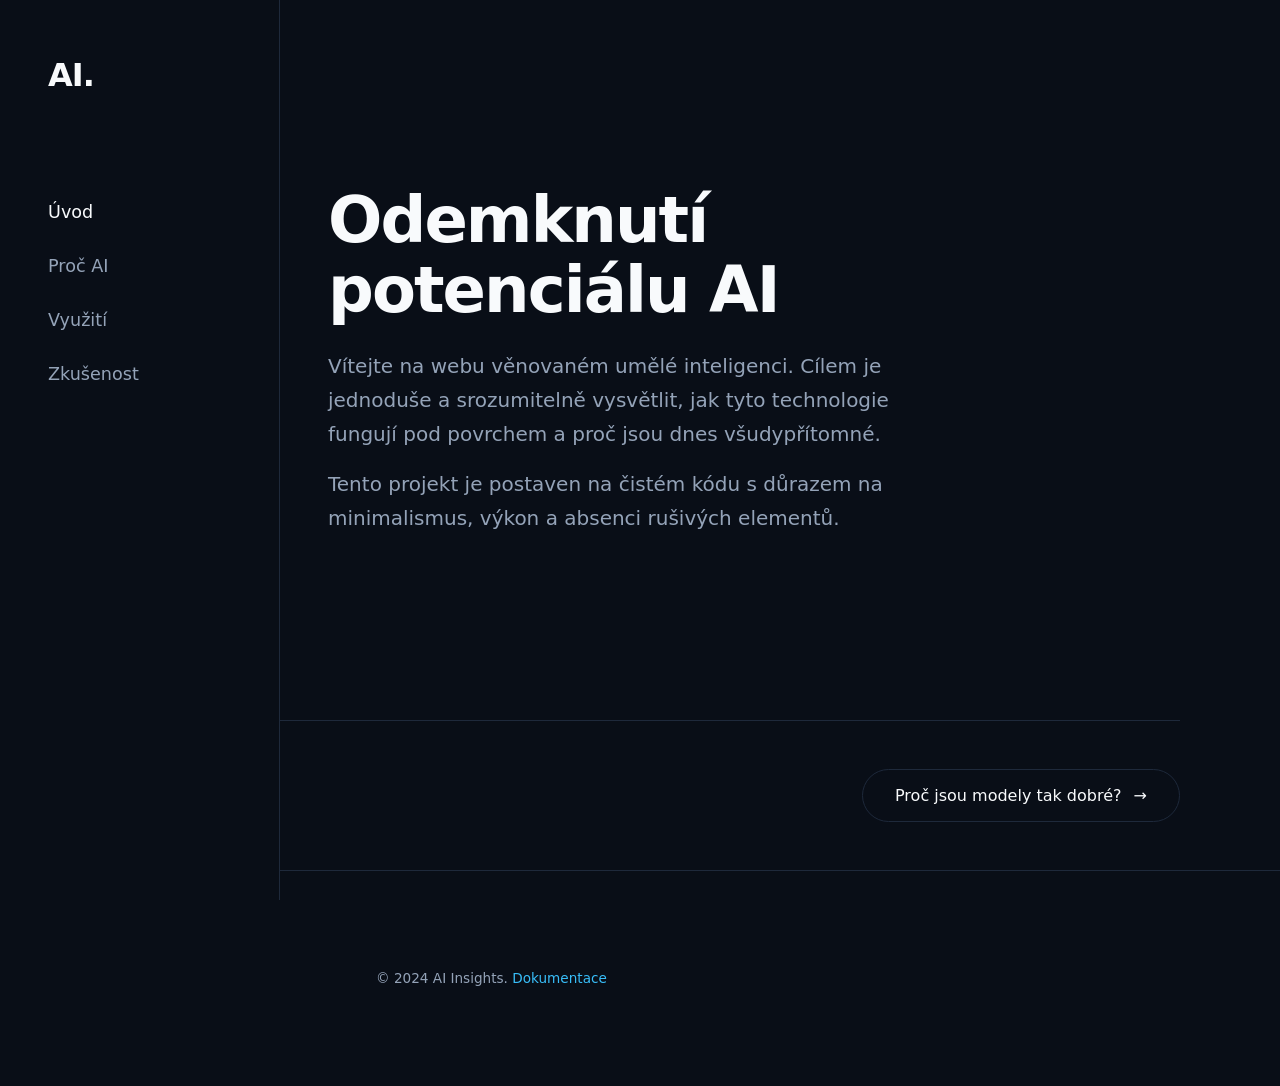
==== index.html @ 0347a1bb "Initial commit: AI Insights web - vicestranková architektura se sidebar navigaci" ====
<!DOCTYPE html>
<html lang="cs">
<head>
    <meta charset="UTF-8">
    <meta name="viewport" content="width=device-width, initial-scale=1.0">
    <title>Potenciál a Síla Umělé Inteligence - Úvod</title>
    <meta name="description" content="Simplistický úvod do světa umělé inteligence.">
    <link rel="stylesheet" href="style.css">
</head>
<body>
    <aside class="sidebar" aria-label="Hlavní navigace">
        <div class="logo-text">AI.</div>
        <nav class="sidebar-nav">
            <a href="index.html" class="nav-link">Úvod</a>
            <a href="proc-ai.html" class="nav-link">Proč AI</a>
            <a href="vyuziti.html" class="nav-link">Využití</a>
            <a href="zkusenost.html" class="nav-link">Zkušenost</a>
        </nav>
    </aside>

    <div class="main-wrapper">
        <main id="main-content">
            <section class="hero">
                <div class="container">
                    <h1 id="hero-title" class="fade-in-left">Odemknutí<br>potenciálu AI</h1>
                    <p class="hero-subtitle fade-in-left">Vítejte na webu věnovaném umělé inteligenci. Cílem je jednoduše a srozumitelně vysvětlit, jak tyto technologie fungují pod povrchem a proč jsou dnes všudypřítomné.</p>
                    <p class="hero-subtitle fade-in-left" style="margin-top: 1rem;">Tento projekt je postaven na čistém kódu s důrazem na minimalismus, výkon a absenci rušivých elementů.</p>
                </div>
            </section>
            
            <!-- Sekvenční navigace -->
            <div class="container page-navigation">
                <a href="proc-ai.html" class="btn-next fade-in-left">Proč jsou modely tak dobré?</a>
            </div>
        </main>

        <footer class="site-footer">
            <div class="container">
                <p>&copy; 2024 AI Insights. <a href="dokumentace.html">Dokumentace</a></p>
            </div>
        </footer>
    </div>
    <script src="script.js" defer></script>
</body>
</html>
---- style.css ----
/* ==========================================================================
   Základní nastavení a Proměnné (Variables)
   ========================================================================== */
:root {
    --clr-bg: #090e17;
    --clr-bg-surface: #0f172a;
    --clr-bg-card: #1e293b;
    
    --clr-primary-400: #38bdf8;
    --clr-primary-500: #0ea5e9;
    --clr-primary-700: #0369a1;
    
    --clr-text-main: #f8fafc;
    --clr-text-muted: #94a3b8;
    --clr-border: #1e293b;
    
    --font-sans: system-ui, -apple-system, BlinkMacSystemFont, "Segoe UI", Roboto, Helvetica, Arial, sans-serif;
    
    --sidebar-width: 280px;
    --spacing-md: 1.5rem;
    --spacing-lg: 3rem;
    --spacing-xl: 6rem;
    --border-radius: 4px;
}

*, *::before, *::after {
    box-sizing: border-box;
    margin: 0;
    padding: 0;
}

html {
    scroll-behavior: smooth;
    font-size: 16px;
}

body {
    font-family: var(--font-sans);
    line-height: 1.7;
    color: var(--clr-text-main);
    background-color: var(--clr-bg);
    -webkit-font-smoothing: antialiased;
}

a {
    color: var(--clr-primary-400);
    text-decoration: none;
    transition: color 0.2s;
}

a:hover, a:focus {
    color: var(--clr-primary-500);
    text-decoration: underline;
}

ul { list-style: none; }
.sr-only { position: absolute; width: 1px; height: 1px; padding: 0; margin: -1px; overflow: hidden; clip: rect(0,0,0,0); border: 0; }
.skip-link { position: absolute; top: -40px; left: 0; background: var(--clr-primary-500); color: white; padding: 8px; z-index: 100; }
.skip-link:focus { top: 0; }

/* ==========================================================================
   Sidebar Layout
   ========================================================================== */
.sidebar {
    width: var(--sidebar-width);
    height: 100vh;
    position: fixed;
    top: 0;
    left: 0;
    border-right: 1px solid var(--clr-border);
    background-color: var(--clr-bg);
    display: flex;
    flex-direction: column;
    padding: var(--spacing-lg);
    z-index: 50;
}

.sidebar .logo-text {
    font-size: 2rem;
    font-weight: bold;
    color: var(--clr-text-main);
    margin-bottom: var(--spacing-xl);
    letter-spacing: -1px;
}

.sidebar-nav {
    display: flex;
    flex-direction: column;
    gap: var(--spacing-md);
}

.sidebar-nav a {
    color: var(--clr-text-muted);
    font-size: 1.1rem;
    text-decoration: none;
}

.sidebar-nav a:hover,
.sidebar-nav a.active {
    color: var(--clr-text-main);
}

.main-wrapper {
    margin-left: var(--sidebar-width);
    min-height: 100vh;
    display: flex;
    flex-direction: column;
    /* Plynulý přechod celého obsahu stránky (Page Transition) */
    opacity: 0;
    transition: opacity 0.3s ease-out;
}

.main-wrapper.page-enter-active {
    opacity: 1;
}

.main-wrapper.page-leave-active {
    opacity: 0;
}

/* ==========================================================================
   Obsah a Typografie
   ========================================================================== */
.container {
    width: 100%;
    max-width: 900px;
    padding: var(--spacing-lg);
}

.hero {
    flex-grow: 1;
    display: flex;
    align-items: center;
    min-height: 80vh;
}

#hero-title, .page-title {
    font-size: clamp(3rem, 5vw, 5rem);
    line-height: 1.1;
    letter-spacing: -0.03em;
    margin-bottom: var(--spacing-md);
    color: var(--clr-text-main);
    font-weight: 700;
}

.hero-subtitle, .page-subtitle {
    font-size: 1.25rem;
    color: var(--clr-text-muted);
    max-width: 600px;
}

.section {
    padding: var(--spacing-lg) 0;
}

.section-title {
    font-size: 2rem;
    margin-bottom: var(--spacing-lg);
    color: var(--clr-text-main);
}

/* Karty */
.grid-3 {
    display: grid;
    grid-template-columns: repeat(auto-fit, minmax(280px, 1fr));
    gap: var(--spacing-lg);
}

.card {
    background: var(--clr-bg-card);
    padding: var(--spacing-lg);
    border-radius: var(--border-radius);
    border: 1px solid var(--clr-border);
}

.card h3 {
    color: var(--clr-text-main);
    margin-bottom: var(--spacing-sm);
    font-size: 1.25rem;
}

.card p {
    color: var(--clr-text-muted);
    font-size: 0.95rem;
}

/* Seznamy */
.feature-list li {
    margin-bottom: var(--spacing-md);
    color: var(--clr-text-muted);
    border-left: 2px solid var(--clr-border);
    padding-left: 1rem;
}

.feature-list strong {
    color: var(--clr-text-main);
    display: block;
    margin-bottom: 0.2rem;
}

/* Osobní zkušenost */
.placeholder-box {
    background-color: var(--clr-bg-surface);
    padding: var(--spacing-lg);
    border-radius: var(--border-radius);
    border: 1px solid var(--clr-border);
}

.placeholder-box p {
    margin-bottom: var(--spacing-md);
    color: var(--clr-text-muted);
}

.placeholder-box .lead {
    font-size: 1.15rem;
    color: var(--clr-text-main);
}

/* Tlačítka */
.btn-primary {
    display: inline-block;
    padding: 0.75rem 1.5rem;
    background: var(--clr-primary-500);
    color: white;
    border-radius: var(--border-radius);
    font-weight: bold;
    margin-top: var(--spacing-md);
}

.btn-primary:hover {
    background: var(--clr-primary-400);
    text-decoration: none;
}

/* Patička */
.site-footer {
    padding: var(--spacing-lg);
    border-top: 1px solid var(--clr-border);
    color: var(--clr-text-muted);
    font-size: 0.85rem;
}

/* ==========================================================================
   Responzivita (Mobil)
   ========================================================================== */
@media (max-width: 900px) {
    .sidebar {
        width: 100%;
        height: auto;
        position: static;
        border-right: none;
        border-bottom: 1px solid var(--clr-border);
        padding: var(--spacing-md);
        flex-direction: row;
        justify-content: space-between;
        align-items: center;
    }
    
    .sidebar .logo-text {
        margin-bottom: 0;
        font-size: 1.5rem;
    }
    
    .sidebar-nav {
        flex-direction: row;
        gap: var(--spacing-md);
    }
    
    .sidebar-nav a {
        font-size: 0.95rem;
    }
    
    .main-wrapper {
        margin-left: 0;
        width: 100%;
    }
}

@media (max-width: 600px) {
    .sidebar {
        flex-direction: column;
        align-items: flex-start;
        gap: var(--spacing-md);
    }
    .sidebar-nav {
        flex-direction: column;
        gap: 0.5rem;
    }
}

/* ==========================================================================
   Animace a Navigační komponenty (Performance optimized)
   ========================================================================== */

/* Objevování prvků ze strany (Scroll reveal) */
.fade-in-left {
    opacity: 0;
    transform: translateX(-30px);
    transition: opacity 0.6s cubic-bezier(0.25, 0.46, 0.45, 0.94), transform 0.6s cubic-bezier(0.25, 0.46, 0.45, 0.94);
    will-change: opacity, transform; /* Optimalizace pro renderování v prohlížeči */
}

.fade-in-left.visible {
    opacity: 1;
    transform: translateX(0);
}

/* Zpoždění pro kaskádový efekt karet vedle sebe */
.grid-3 .card:nth-child(1) { transition-delay: 0.1s; }
.grid-3 .card:nth-child(2) { transition-delay: 0.2s; }
.grid-3 .card:nth-child(3) { transition-delay: 0.3s; }

/* Sekvenční navigace ("Další část") */
.page-navigation {
    margin-top: auto; 
    padding: var(--spacing-lg) 0;
    display: flex;
    justify-content: flex-end;
    border-top: 1px solid var(--clr-border);
}

.btn-next {
    display: inline-flex;
    align-items: center;
    gap: 0.75rem;
    padding: 0.75rem 2rem;
    background: transparent;
    color: var(--clr-text-main);
    border: 1px solid var(--clr-border);
    border-radius: 50px;
    font-weight: 500;
    transition: all 0.2s ease;
}

.btn-next::after {
    content: "→";
    transition: transform 0.2s ease;
}

.btn-next:hover {
    background: var(--clr-bg-card);
    border-color: var(--clr-primary-500);
    text-decoration: none;
}

.btn-next:hover::after {
    transform: translateX(5px); /* Drobná mikro-interakce na hover */
}
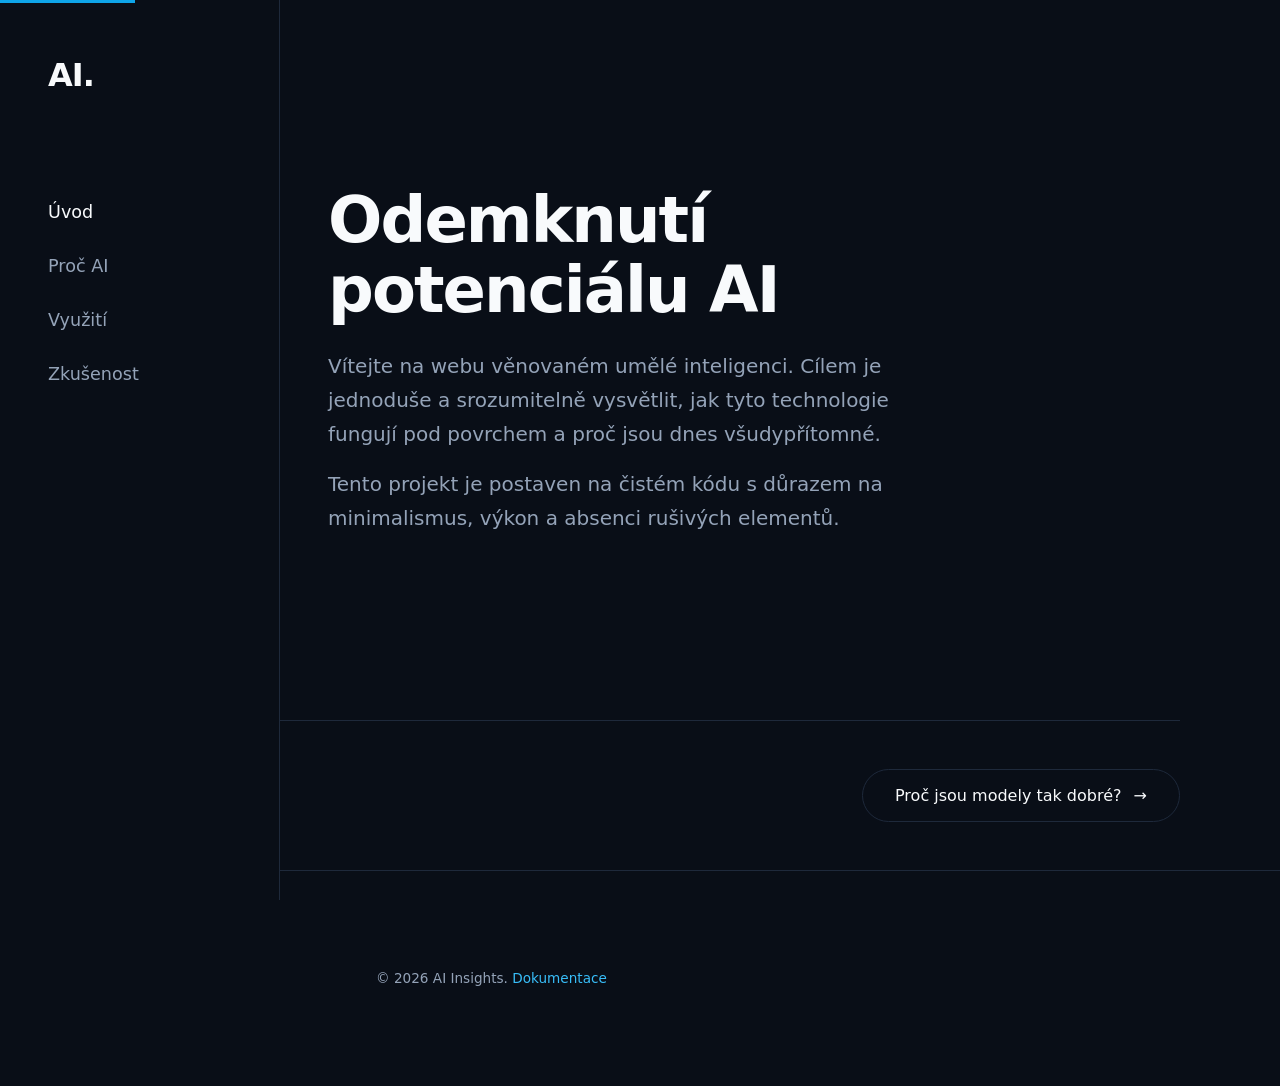
==== commit 7d7d27db: "Update copyright year to 2026" ====
--- a/index.html
+++ b/index.html
@@ -5,9 +5,25 @@
     <meta name="viewport" content="width=device-width, initial-scale=1.0">
     <title>Potenciál a Síla Umělé Inteligence - Úvod</title>
     <meta name="description" content="Simplistický úvod do světa umělé inteligence.">
+    <link rel="canonical" href="https://www.mojeaiprezentace.cz/">
+
+    <!-- Open Graph / Facebook -->
+    <meta property="og:title" content="Potenciál a Síla Umělé Inteligence - Úvod">
+    <meta property="og:description" content="Simplistický úvod do světa umělé inteligence.">
+    <meta property="og:type" content="website">
+    <meta property="og:url" content="https://www.mojeaiprezentace.cz/">
+    <meta property="og:image" content="https://www.mojeaiprezentace.cz/assets/og-image.png">
+
+    <!-- Twitter -->
+    <meta name="twitter:card" content="summary_large_image">
+    <meta name="twitter:title" content="Potenciál a Síla Umělé Inteligence - Úvod">
+    <meta name="twitter:description" content="Simplistický úvod do světa umělé inteligence.">
+    <meta name="twitter:image" content="https://www.mojeaiprezentace.cz/assets/og-image.png">
+
     <link rel="stylesheet" href="style.css">
 </head>
 <body>
+    <a href="#main-content" class="skip-link">Přejít na obsah</a>
     <aside class="sidebar" aria-label="Hlavní navigace">
         <div class="logo-text">AI.</div>
         <nav class="sidebar-nav">
@@ -28,7 +44,7 @@
                 </div>
             </section>
             
-            <!-- Sekvenční navigace -->
+            
             <div class="container page-navigation">
                 <a href="proc-ai.html" class="btn-next fade-in-left">Proč jsou modely tak dobré?</a>
             </div>
@@ -36,7 +52,7 @@
 
         <footer class="site-footer">
             <div class="container">
-                <p>&copy; 2024 AI Insights. <a href="dokumentace.html">Dokumentace</a></p>
+                <p>&copy; 2026 AI Insights. <a href="dokumentace.html">Dokumentace</a></p>
             </div>
         </footer>
     </div>
--- a/style.css
+++ b/style.css
@@ -1,6 +1,4 @@
-/* ==========================================================================
-   Základní nastavení a Proměnné (Variables)
-   ========================================================================== */
+
 :root {
     --clr-bg: #090e17;
     --clr-bg-surface: #0f172a;
@@ -58,9 +56,7 @@
 .skip-link { position: absolute; top: -40px; left: 0; background: var(--clr-primary-500); color: white; padding: 8px; z-index: 100; }
 .skip-link:focus { top: 0; }
 
-/* ==========================================================================
-   Sidebar Layout
-   ========================================================================== */
+
 .sidebar {
     width: var(--sidebar-width);
     height: 100vh;
@@ -105,7 +101,7 @@
     min-height: 100vh;
     display: flex;
     flex-direction: column;
-    /* Plynulý přechod celého obsahu stránky (Page Transition) */
+    
     opacity: 0;
     transition: opacity 0.3s ease-out;
 }
@@ -118,9 +114,7 @@
     opacity: 0;
 }
 
-/* ==========================================================================
-   Obsah a Typografie
-   ========================================================================== */
+
 .container {
     width: 100%;
     max-width: 900px;
@@ -159,7 +153,7 @@
     color: var(--clr-text-main);
 }
 
-/* Karty */
+
 .grid-3 {
     display: grid;
     grid-template-columns: repeat(auto-fit, minmax(280px, 1fr));
@@ -184,7 +178,7 @@
     font-size: 0.95rem;
 }
 
-/* Seznamy */
+
 .feature-list li {
     margin-bottom: var(--spacing-md);
     color: var(--clr-text-muted);
@@ -198,7 +192,7 @@
     margin-bottom: 0.2rem;
 }
 
-/* Osobní zkušenost */
+
 .placeholder-box {
     background-color: var(--clr-bg-surface);
     padding: var(--spacing-lg);
@@ -216,7 +210,7 @@
     color: var(--clr-text-main);
 }
 
-/* Tlačítka */
+
 .btn-primary {
     display: inline-block;
     padding: 0.75rem 1.5rem;
@@ -232,7 +226,7 @@
     text-decoration: none;
 }
 
-/* Patička */
+
 .site-footer {
     padding: var(--spacing-lg);
     border-top: 1px solid var(--clr-border);
@@ -240,9 +234,7 @@
     font-size: 0.85rem;
 }
 
-/* ==========================================================================
-   Responzivita (Mobil)
-   ========================================================================== */
+
 @media (max-width: 900px) {
     .sidebar {
         width: 100%;
@@ -288,16 +280,14 @@
     }
 }
 
-/* ==========================================================================
-   Animace a Navigační komponenty (Performance optimized)
-   ========================================================================== */
-
-/* Objevování prvků ze strany (Scroll reveal) */
+
+
+
 .fade-in-left {
     opacity: 0;
     transform: translateX(-30px);
     transition: opacity 0.6s cubic-bezier(0.25, 0.46, 0.45, 0.94), transform 0.6s cubic-bezier(0.25, 0.46, 0.45, 0.94);
-    will-change: opacity, transform; /* Optimalizace pro renderování v prohlížeči */
+    will-change: opacity, transform; 
 }
 
 .fade-in-left.visible {
@@ -305,12 +295,12 @@
     transform: translateX(0);
 }
 
-/* Zpoždění pro kaskádový efekt karet vedle sebe */
+
 .grid-3 .card:nth-child(1) { transition-delay: 0.1s; }
 .grid-3 .card:nth-child(2) { transition-delay: 0.2s; }
 .grid-3 .card:nth-child(3) { transition-delay: 0.3s; }
 
-/* Sekvenční navigace ("Další část") */
+
 .page-navigation {
     margin-top: auto; 
     padding: var(--spacing-lg) 0;
@@ -344,5 +334,5 @@
 }
 
 .btn-next:hover::after {
-    transform: translateX(5px); /* Drobná mikro-interakce na hover */
-}
+    transform: translateX(5px); 
+}
